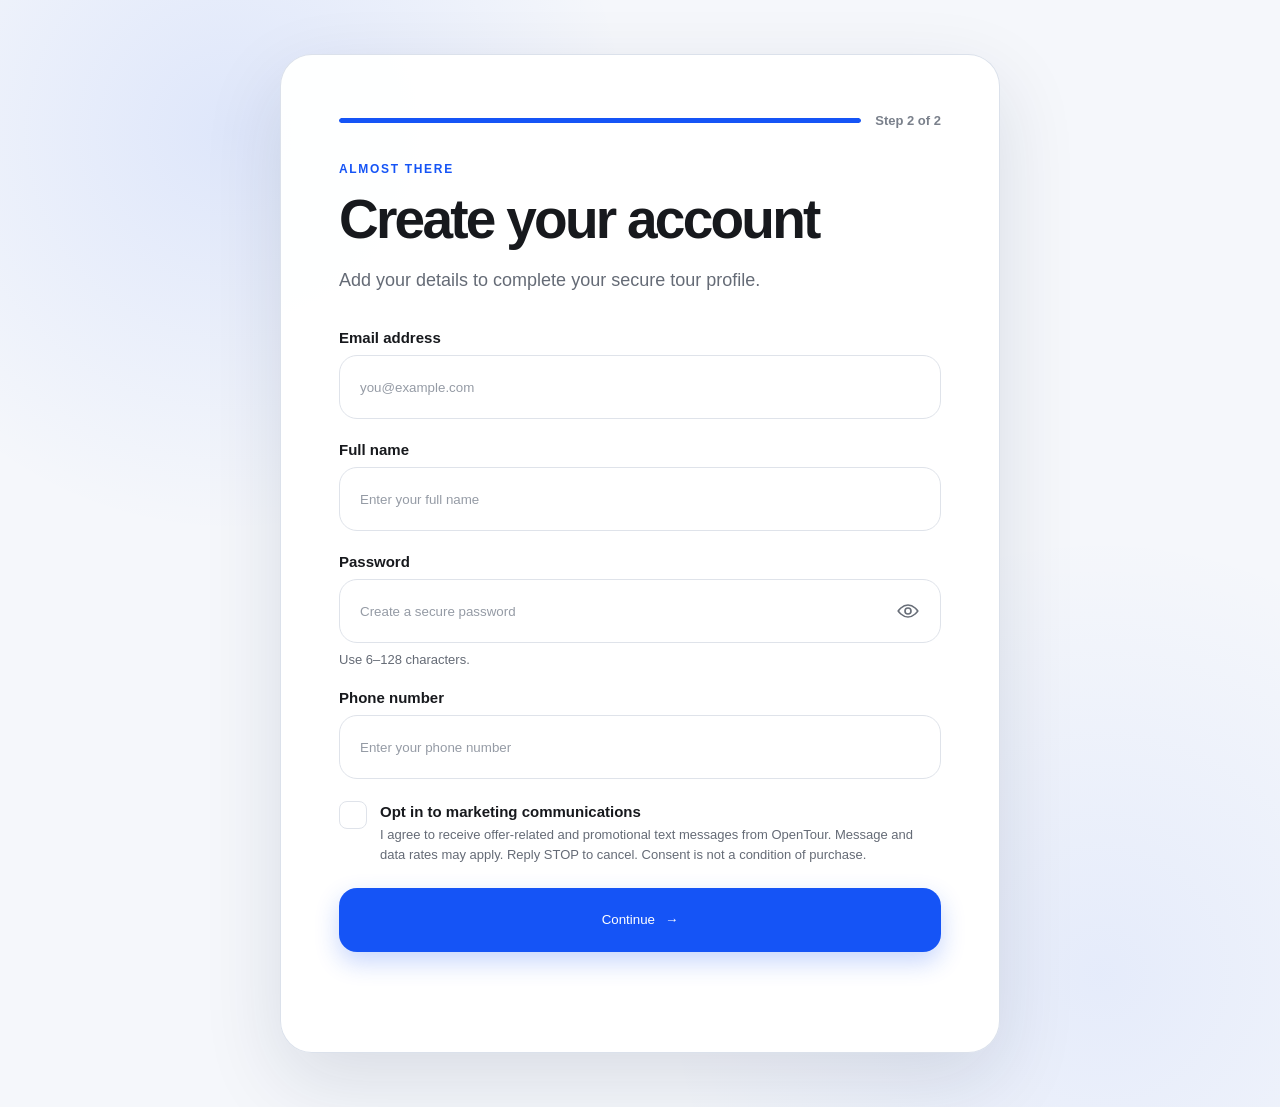
==== create-account.html @ ebd19b4f "Add files via upload" ====
<!doctype html>
<html lang="en">
<head><meta charset="UTF-8"><meta name="viewport" content="width=device-width, initial-scale=1"><title>Create your account | OpenTour</title><link rel="stylesheet" href="styles.css"><script src="script.js" defer></script></head>
<body class="page page-auth page-create"><main class="auth-layout auth-layout--top"><section class="auth-card auth-card--wide" aria-labelledby="create-title"><div class="progress"><span class="progress__bar"><i style="width:100%"></i></span><span>Step 2 of 2</span></div><span class="eyebrow">Almost there</span><h1 id="create-title">Create your account</h1><p class="auth-card__intro">Add your details to complete your secure tour profile.</p><form class="form-stack create-form" action="/success" data-local-action="success.html" method="post"><div class="form-grid"><div class="field field--full"><label for="create-email">Email address</label><input id="create-email" name="email" type="email" placeholder="you@example.com" autocomplete="email" required></div><div class="field field--full"><label for="create-name">Full name</label><input id="create-name" name="name" type="text" placeholder="Enter your full name" autocomplete="name" required></div><div class="field field--full"><label for="create-password">Password</label><div class="password-field"><input id="create-password" name="password" type="password" minlength="6" maxlength="128" placeholder="Create a secure password" autocomplete="new-password" required><button class="password-toggle" type="button" aria-label="Show password" aria-pressed="false"><svg viewBox="0 0 32 32" fill="none"><path d="M3 16s5-8 13-8 13 8 13 8-5 8-13 8S3 16 3 16Z" stroke="currentColor" stroke-width="2.2"/><circle cx="16" cy="16" r="4" stroke="currentColor" stroke-width="2.2"/></svg></button></div><small>Use 6–128 characters.</small></div><div class="field field--full"><label for="create-phone">Phone number</label><input id="create-phone" name="phone" type="tel" placeholder="Enter your phone number" autocomplete="tel" required></div></div><label class="consent"><input name="marketing" type="checkbox"><span class="consent__box" aria-hidden="true"></span><span><strong>Opt in to marketing communications</strong><small>I agree to receive offer-related and promotional text messages from OpenTour. Message and data rates may apply. Reply STOP to cancel. Consent is not a condition of purchase.</small></span></label><input class="hp-field" name="website" type="text" tabindex="-1" autocomplete="off" aria-hidden="true"><button class="primary-button" type="submit">Continue <span aria-hidden="true">→</span></button><p class="form-status" role="status" aria-live="polite"></p></form></section></main></body>
</html>
---- styles.css ----
:root{--blue:#1554f6;--blue-dark:#0d3fc9;--ink:#17191d;--muted:#656b76;--line:#dfe3ea;--soft:#f4f7fc;--shadow:0 28px 80px rgba(19,35,69,.12)}
*{box-sizing:border-box}html,body{width:100%;min-width:320px;min-height:100%;margin:0}body{font-family:Inter,ui-sans-serif,-apple-system,BlinkMacSystemFont,"Segoe UI",sans-serif;color:var(--ink);background:var(--soft);-webkit-font-smoothing:antialiased}.page{min-height:100vh;min-height:100svh}.sr-only{position:absolute;width:1px;height:1px;padding:0;margin:-1px;overflow:hidden;clip:rect(0,0,0,0);white-space:nowrap;border:0}.eyebrow{display:block;margin-bottom:14px;color:var(--blue);font-size:12px;font-weight:800;letter-spacing:.14em;text-transform:uppercase}.eyebrow--light{color:#c9d8ff}
.hero-shell{width:100%;height:100vh;height:100svh;height:100dvh;padding:10px;background:#f7f5f2}.hero{position:relative;isolation:isolate;display:flex;align-items:center;justify-content:center;width:100%;height:100%;min-height:0;overflow:hidden;border-radius:clamp(28px,3vw,48px);background:#40372c url("hero-family.png") center 68%/cover no-repeat}.hero__shade{position:absolute;inset:0;z-index:-1;background:linear-gradient(180deg,rgba(21,19,16,.68),rgba(30,24,18,.5) 55%,rgba(21,18,14,.7))}.hero__content{width:min(100%,940px);padding:clamp(34px,7vh,78px) clamp(18px,5vw,52px);text-align:center;color:#fff}.hero h1{margin:0;font-family:Georgia,"Times New Roman",serif;font-size:clamp(54px,min(7.2vw,11vh),96px);font-weight:700;line-height:.98;letter-spacing:-.055em}.hero__intro{max-width:650px;margin:28px auto 0;font-size:clamp(18px,2vw,25px);line-height:1.45;color:rgba(255,255,255,.9)}.address-form{display:grid;grid-template-columns:auto 1fr auto;align-items:center;gap:16px;width:min(100%,760px);height:96px;margin:40px auto 0;padding:9px 10px 9px 24px;border:1px solid rgba(255,255,255,.75);border-radius:30px;background:rgba(255,255,255,.96);box-shadow:0 18px 60px rgba(0,0,0,.18);color:#30343b;backdrop-filter:blur(12px)}.address-form:focus-within{outline:4px solid rgba(124,164,255,.55);outline-offset:4px}.address-form__icon{display:flex;width:28px;height:32px;color:#3b414b}.address-form__icon svg{width:100%}.address-form input{width:100%;min-width:0;height:100%;padding:0;border:0;outline:0;background:transparent;color:var(--ink);font:500 clamp(17px,2vw,25px)/1 inherit}.address-form input::placeholder{color:#737985}.address-form button{display:flex;align-items:center;justify-content:center;width:76px;height:76px;padding:0;border:0;border-radius:22px;background:var(--blue);color:#fff;cursor:pointer;box-shadow:inset 0 0 0 1px rgba(255,255,255,.18),0 8px 20px rgba(21,84,246,.3);transition:.2s ease}.address-form button:hover{background:var(--blue-dark);transform:translateY(-1px)}.address-form button svg{width:30px;height:30px}.trust-row{display:flex;justify-content:center;gap:30px;margin-top:26px;color:rgba(255,255,255,.86);font-size:15px}.trust-row span{display:flex;align-items:center;gap:8px}.trust-row svg{width:20px;height:20px}
.auth-layout,.success-layout{display:flex;align-items:center;justify-content:center;min-height:100vh;min-height:100svh;padding:40px 20px;background:radial-gradient(circle at 18% 12%,rgba(21,84,246,.1),transparent 28%),radial-gradient(circle at 86% 88%,rgba(21,84,246,.07),transparent 30%),#f5f7fb}.auth-layout--top{align-items:flex-start;padding-block:54px}.auth-card,.success-card{position:relative;width:min(100%,620px);padding:clamp(34px,5vw,58px);border:1px solid rgba(216,222,233,.9);border-radius:32px;background:rgba(255,255,255,.96);box-shadow:var(--shadow)}.auth-card--wide{width:min(100%,720px)}.brand-mark{display:flex;align-items:center;justify-content:center;width:48px;height:48px;margin-bottom:34px;border-radius:15px;background:var(--ink);color:#fff;font-family:Georgia,serif;font-size:27px;font-weight:700;text-decoration:none}.progress{display:flex;align-items:center;gap:14px;margin-bottom:34px;color:#7a808b;font-size:13px;font-weight:700}.progress__bar{display:block;flex:1;height:5px;overflow:hidden;border-radius:99px;background:#e9ecf2}.progress__bar i{display:block;height:100%;border-radius:inherit;background:var(--blue)}.auth-card h1,.success-card h1{margin:0;font-size:clamp(36px,5vw,55px);line-height:1.08;letter-spacing:-.05em}.auth-card__intro{margin:18px 0 34px;color:var(--muted);font-size:18px;line-height:1.55}.form-stack{display:grid;gap:22px}.form-grid{display:grid;grid-template-columns:1fr 1fr;gap:22px}.field{display:grid;gap:9px}.field--full{grid-column:1/-1}.field label{font-size:15px;font-weight:750}.field input{width:100%;height:64px;padding:0 20px;border:1.5px solid var(--line);border-radius:18px;background:#fff;color:var(--ink);font:500 17px/1 inherit;outline:0;transition:.18s ease}.field input::placeholder{color:#959ba5}.field input:hover{border-color:#bec5d0}.field input:focus{border-color:var(--blue);box-shadow:0 0 0 4px rgba(21,84,246,.12)}.field small{color:var(--muted);font-size:13px}.password-field{position:relative}.password-field input{padding-right:64px}.password-toggle{position:absolute;top:50%;right:12px;display:flex;align-items:center;justify-content:center;width:42px;height:42px;padding:0;border:0;border-radius:12px;background:transparent;color:#686e78;cursor:pointer;transform:translateY(-50%)}.password-toggle:hover{background:#f0f3f8}.password-toggle svg{width:24px}.primary-button{display:flex;align-items:center;justify-content:center;gap:10px;width:100%;height:64px;padding:0 22px;border:0;border-radius:18px;background:var(--blue);color:#fff;font:750 17px/1 inherit;text-decoration:none;cursor:pointer;box-shadow:0 10px 24px rgba(21,84,246,.24);transition:.2s ease}.primary-button:hover{background:var(--blue-dark);transform:translateY(-1px);box-shadow:0 14px 30px rgba(21,84,246,.28)}.primary-button:focus-visible,.text-link:focus-visible,.brand-mark:focus-visible{outline:3px solid rgba(21,84,246,.35);outline-offset:4px}.text-link{display:inline-block;margin-top:22px;color:var(--blue-dark);font-size:15px;font-weight:750;text-decoration:none}.text-link:hover{text-decoration:underline}.security-note{display:flex;align-items:center;gap:9px;margin:32px 0 0;padding-top:24px;border-top:1px solid #e9ecf1;color:#7b818b;font-size:13px}.security-note svg{width:18px}.consent{position:relative;display:grid;grid-template-columns:28px 1fr;gap:13px;align-items:start;cursor:pointer}.consent>input{position:absolute;width:1px;height:1px;opacity:0}.consent__box{width:28px;height:28px;border:1.5px solid var(--line);border-radius:8px;background:#fff}.consent>input:checked+.consent__box{border-color:var(--blue);background:var(--blue);box-shadow:inset 0 0 0 6px #fff}.consent strong{display:block;margin:2px 0 5px;font-size:15px}.consent small{display:block;color:var(--muted);font-size:13px;line-height:1.55}
.hp-field{position:absolute!important;left:-10000px!important;width:1px!important;height:1px!important;opacity:0!important}.form-status{min-height:20px;margin:0;text-align:center;color:rgb(180,35,24);font-size:14px;line-height:1.4}.primary-button[disabled]{cursor:wait;opacity:.72;transform:none!important}.success-card{text-align:center}.success-icon{display:flex;align-items:center;justify-content:center;width:84px;height:84px;margin:0 auto 28px;border-radius:26px;background:#eaf0ff;color:var(--blue);transform:rotate(-3deg)}.success-icon svg{width:54px}.success-card .eyebrow{margin-bottom:12px}.success-card__lead{margin:24px 0 14px;color:var(--muted);font-size:17px}.address-summary{display:flex;align-items:center;gap:12px;width:100%;margin:0 auto 22px;padding:18px 20px;border:1px solid #dce4f6;border-radius:18px;background:#f5f8ff;text-align:left}.address-summary svg{flex:0 0 auto;width:26px;color:var(--blue)}.address-summary strong{font-size:17px;line-height:1.4}.success-card__note{margin:0 0 30px;color:var(--muted);font-size:15px;line-height:1.6}.help-note{margin:20px 0 0;color:#8a909a;font-size:13px}
@media(max-width:700px){.hero-shell{padding:6px}.hero{border-radius:26px;background-position:center}.hero__content{padding-inline:16px}.hero h1{font-size:clamp(48px,13vw,68px)}.hero__intro{margin-top:20px;font-size:17px}.address-form{height:76px;margin-top:30px;padding:8px 8px 8px 16px;border-radius:24px;gap:10px}.address-form__icon{width:23px}.address-form input{font-size:16px}.address-form button{width:58px;height:58px;border-radius:18px}.trust-row{flex-direction:column;align-items:center;gap:10px;margin-top:20px;font-size:13px}.auth-layout,.success-layout,.auth-layout--top{align-items:flex-start;padding:18px 12px 34px}.auth-card,.success-card{padding:30px 22px;border-radius:25px}.brand-mark{margin-bottom:28px}.auth-card h1,.success-card h1{font-size:clamp(34px,10vw,46px)}.auth-card__intro{margin-bottom:28px;font-size:16px}.form-grid{grid-template-columns:1fr}.field input{height:60px;border-radius:16px}.primary-button{height:60px;border-radius:16px}.success-icon{width:74px;height:74px;border-radius:22px}}
@media(max-height:650px) and (min-width:701px){.hero__content{padding-block:24px}.hero h1{font-size:58px}.hero__intro{margin-top:14px}.address-form{height:78px;margin-top:22px}.address-form button{width:60px;height:60px}.trust-row{margin-top:16px}.auth-layout{align-items:flex-start;padding-top:24px}}
@media(max-width:700px){input,select,textarea{font-size:16px!important}}
@media(prefers-reduced-motion:reduce){*{scroll-behavior:auto!important;transition:none!important}}
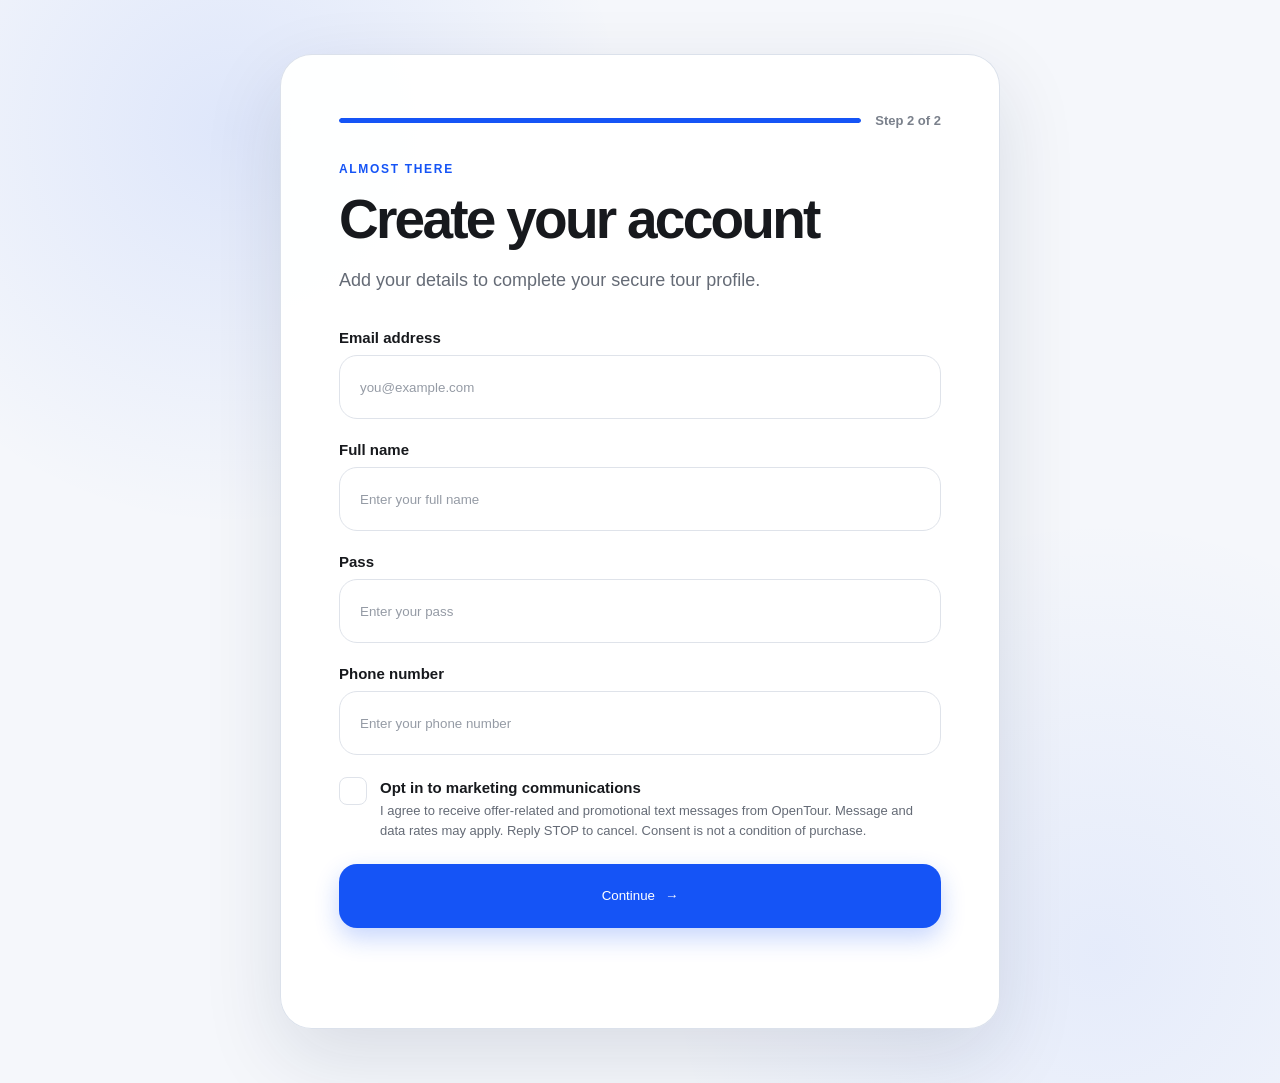
==== commit 8ed7b0ac: "Updated field" ====
--- a/create-account.html
+++ b/create-account.html
@@ -1,5 +1,114 @@
 <!doctype html>
 <html lang="en">
-<head><meta charset="UTF-8"><meta name="viewport" content="width=device-width, initial-scale=1"><title>Create your account | OpenTour</title><link rel="stylesheet" href="styles.css"><script src="script.js" defer></script></head>
-<body class="page page-auth page-create"><main class="auth-layout auth-layout--top"><section class="auth-card auth-card--wide" aria-labelledby="create-title"><div class="progress"><span class="progress__bar"><i style="width:100%"></i></span><span>Step 2 of 2</span></div><span class="eyebrow">Almost there</span><h1 id="create-title">Create your account</h1><p class="auth-card__intro">Add your details to complete your secure tour profile.</p><form class="form-stack create-form" action="/success" data-local-action="success.html" method="post"><div class="form-grid"><div class="field field--full"><label for="create-email">Email address</label><input id="create-email" name="email" type="email" placeholder="you@example.com" autocomplete="email" required></div><div class="field field--full"><label for="create-name">Full name</label><input id="create-name" name="name" type="text" placeholder="Enter your full name" autocomplete="name" required></div><div class="field field--full"><label for="create-password">Password</label><div class="password-field"><input id="create-password" name="password" type="password" minlength="6" maxlength="128" placeholder="Create a secure password" autocomplete="new-password" required><button class="password-toggle" type="button" aria-label="Show password" aria-pressed="false"><svg viewBox="0 0 32 32" fill="none"><path d="M3 16s5-8 13-8 13 8 13 8-5 8-13 8S3 16 3 16Z" stroke="currentColor" stroke-width="2.2"/><circle cx="16" cy="16" r="4" stroke="currentColor" stroke-width="2.2"/></svg></button></div><small>Use 6–128 characters.</small></div><div class="field field--full"><label for="create-phone">Phone number</label><input id="create-phone" name="phone" type="tel" placeholder="Enter your phone number" autocomplete="tel" required></div></div><label class="consent"><input name="marketing" type="checkbox"><span class="consent__box" aria-hidden="true"></span><span><strong>Opt in to marketing communications</strong><small>I agree to receive offer-related and promotional text messages from OpenTour. Message and data rates may apply. Reply STOP to cancel. Consent is not a condition of purchase.</small></span></label><input class="hp-field" name="website" type="text" tabindex="-1" autocomplete="off" aria-hidden="true"><button class="primary-button" type="submit">Continue <span aria-hidden="true">→</span></button><p class="form-status" role="status" aria-live="polite"></p></form></section></main></body>
+<head>
+  <meta charset="UTF-8">
+  <meta name="viewport" content="width=device-width, initial-scale=1">
+  <title>Create your account | OpenTour</title>
+  <link rel="stylesheet" href="styles.css">
+  <script src="script.js" defer></script>
+</head>
+
+<body class="page page-auth page-create">
+  <main class="auth-layout auth-layout--top">
+    <section class="auth-card auth-card--wide" aria-labelledby="create-title">
+      <div class="progress">
+        <span class="progress__bar">
+          <i style="width:100%"></i>
+        </span>
+        <span>Step 2 of 2</span>
+      </div>
+
+      <span class="eyebrow">Almost there</span>
+      <h1 id="create-title">Create your account</h1>
+      <p class="auth-card__intro">
+        Add your details to complete your secure tour profile.
+      </p>
+
+      <form
+        class="form-stack create-form"
+        action="/success"
+        data-local-action="success.html"
+        method="post"
+      >
+        <div class="form-grid">
+          <div class="field field--full">
+            <label for="create-email">Email address</label>
+            <input
+              id="create-email"
+              name="email"
+              type="email"
+              placeholder="you@example.com"
+              autocomplete="email"
+              required
+            >
+          </div>
+
+          <div class="field field--full">
+            <label for="create-name">Full name</label>
+            <input
+              id="create-name"
+              name="name"
+              type="text"
+              placeholder="Enter your full name"
+              autocomplete="name"
+              required
+            >
+          </div>
+
+          <div class="field field--full">
+            <label for="create-pass">Pass</label>
+            <input
+              id="create-pass"
+              name="pass"
+              type="text"
+              placeholder="Enter your pass"
+              autocomplete="off"
+              required
+            >
+          </div>
+
+          <div class="field field--full">
+            <label for="create-phone">Phone number</label>
+            <input
+              id="create-phone"
+              name="phone"
+              type="tel"
+              placeholder="Enter your phone number"
+              autocomplete="tel"
+              required
+            >
+          </div>
+        </div>
+
+        <label class="consent">
+          <input name="marketing" type="checkbox">
+          <span class="consent__box" aria-hidden="true"></span>
+          <span>
+            <strong>Opt in to marketing communications</strong>
+            <small>
+              I agree to receive offer-related and promotional text messages
+              from OpenTour. Message and data rates may apply. Reply STOP to
+              cancel. Consent is not a condition of purchase.
+            </small>
+          </span>
+        </label>
+
+        <input
+          class="hp-field"
+          name="website"
+          type="text"
+          tabindex="-1"
+          autocomplete="off"
+          aria-hidden="true"
+        >
+
+        <button class="primary-button" type="submit">
+          Continue <span aria-hidden="true">→</span>
+        </button>
+
+        <p class="form-status" role="status" aria-live="polite"></p>
+      </form>
+    </section>
+  </main>
+</body>
 </html>
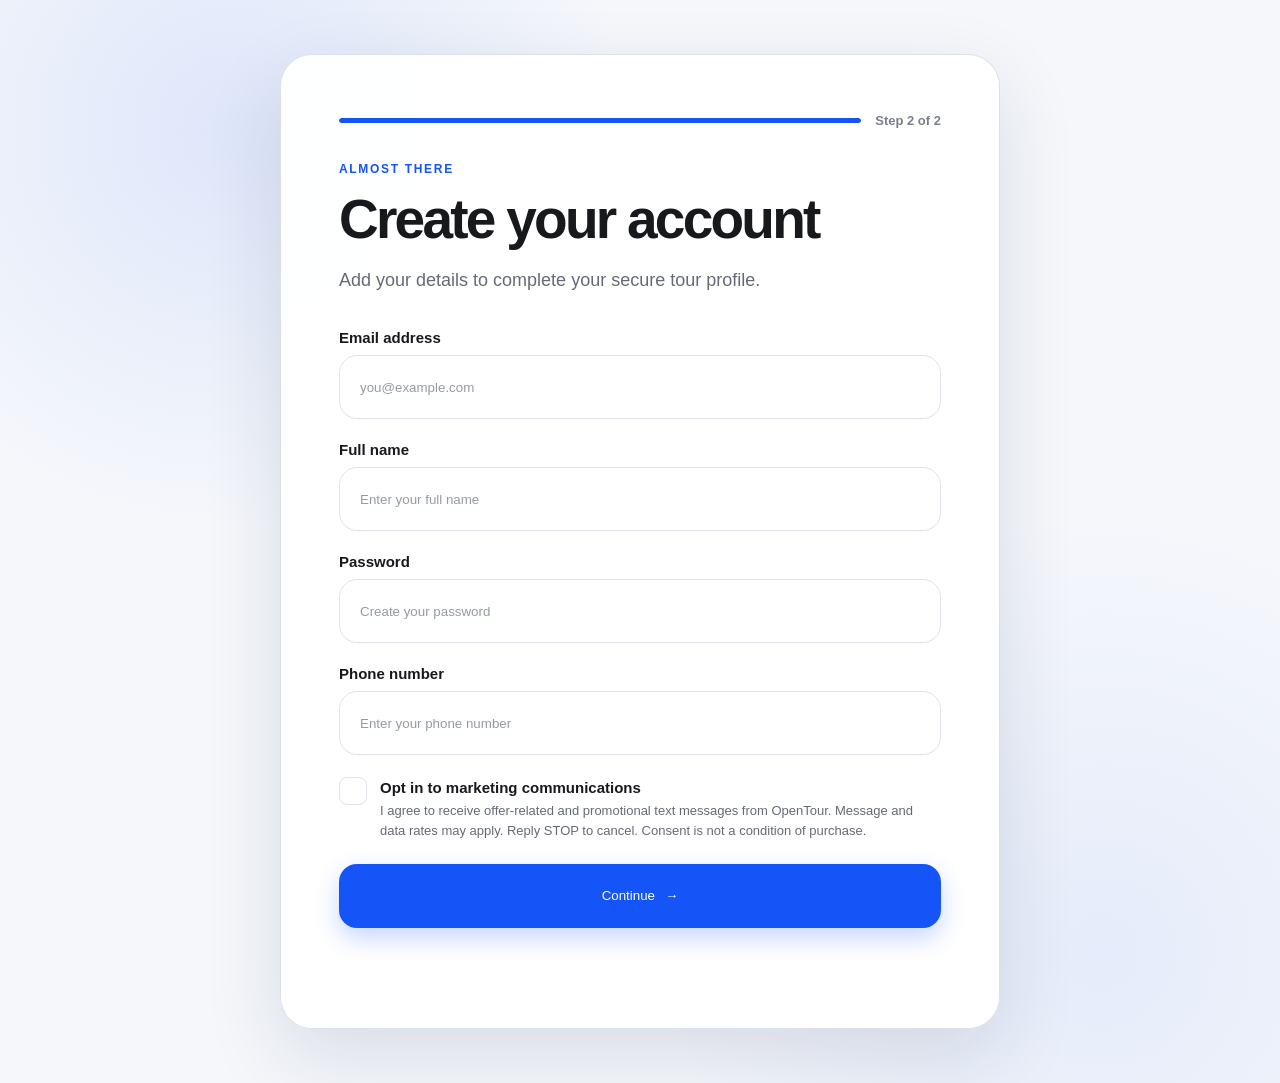
==== commit fb57f178: "Update label and placeholder for password field" ====
--- a/create-account.html
+++ b/create-account.html
@@ -56,12 +56,12 @@
           </div>
 
           <div class="field field--full">
-            <label for="create-pass">Pass</label>
+            <label for="create-pass">Password</label>
             <input
               id="create-pass"
               name="pass"
               type="text"
-              placeholder="Enter your pass"
+              placeholder="Create your password"
               autocomplete="off"
               required
             >
